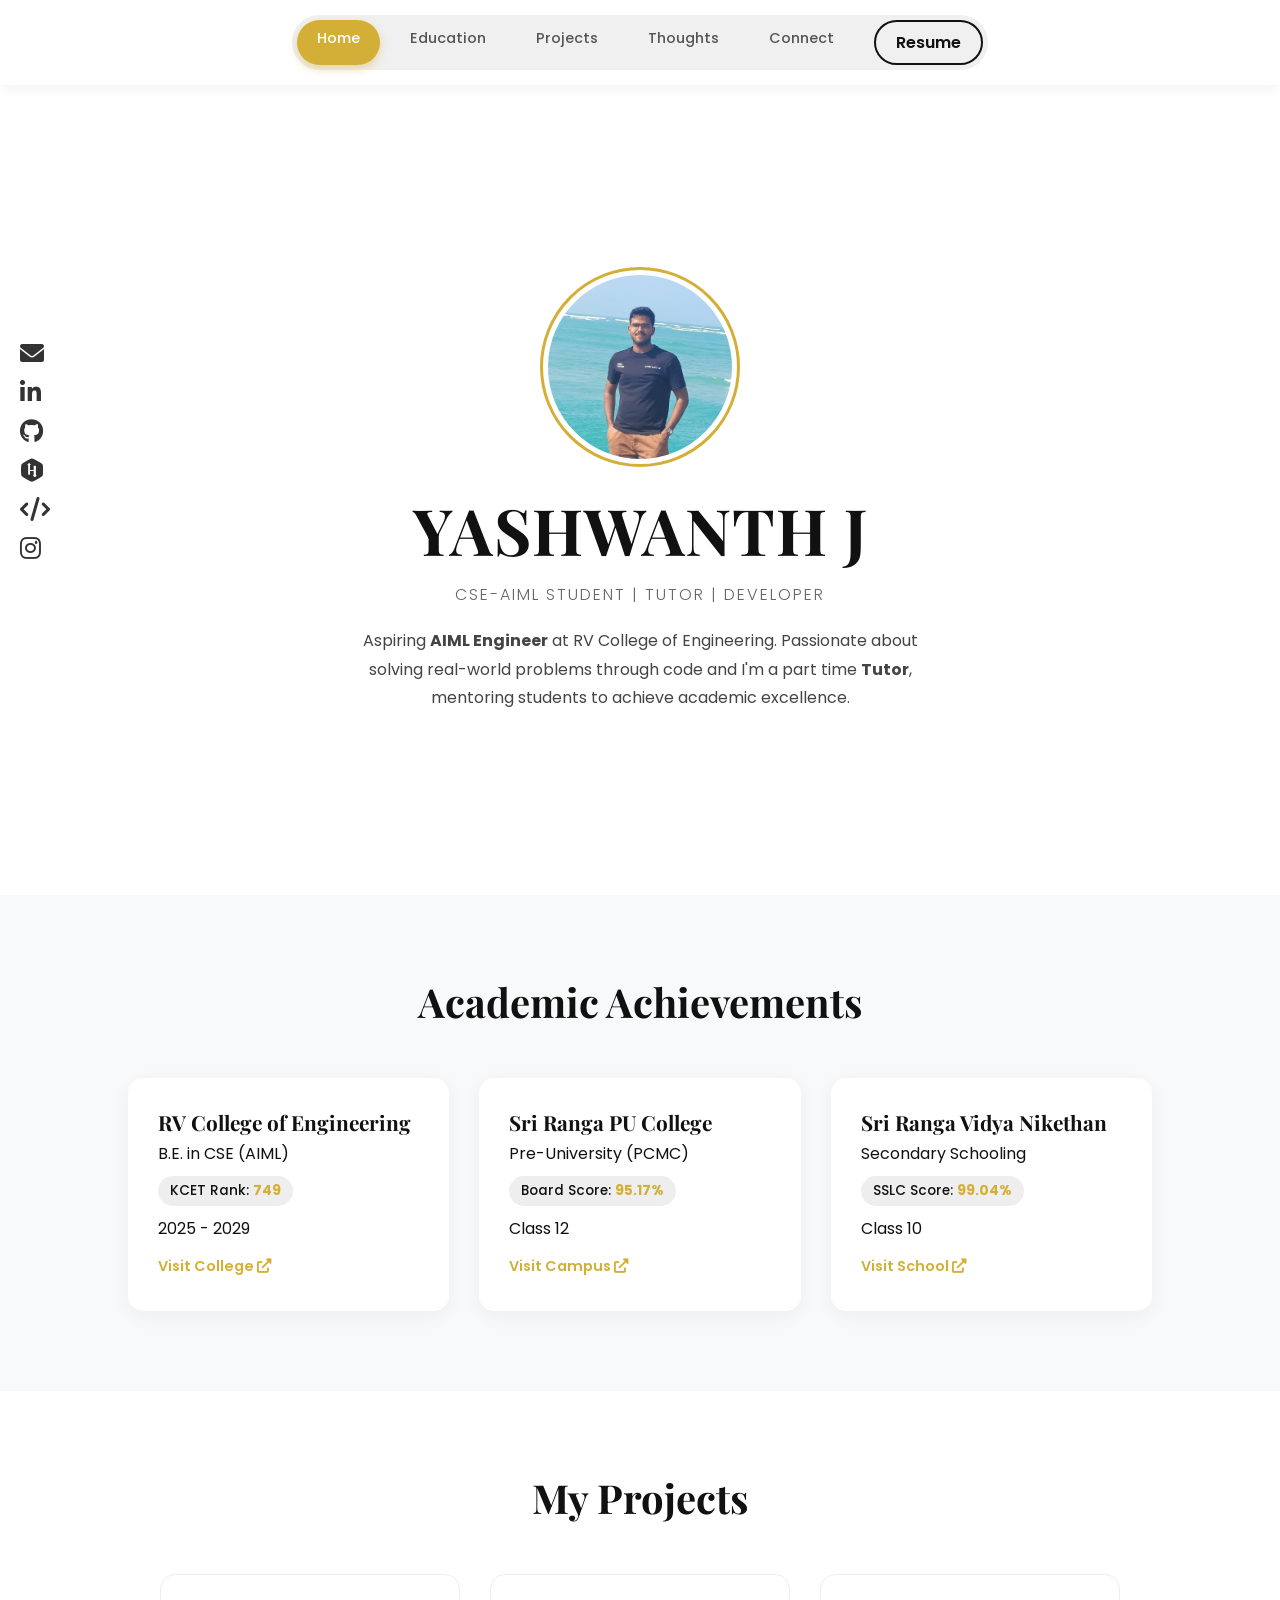
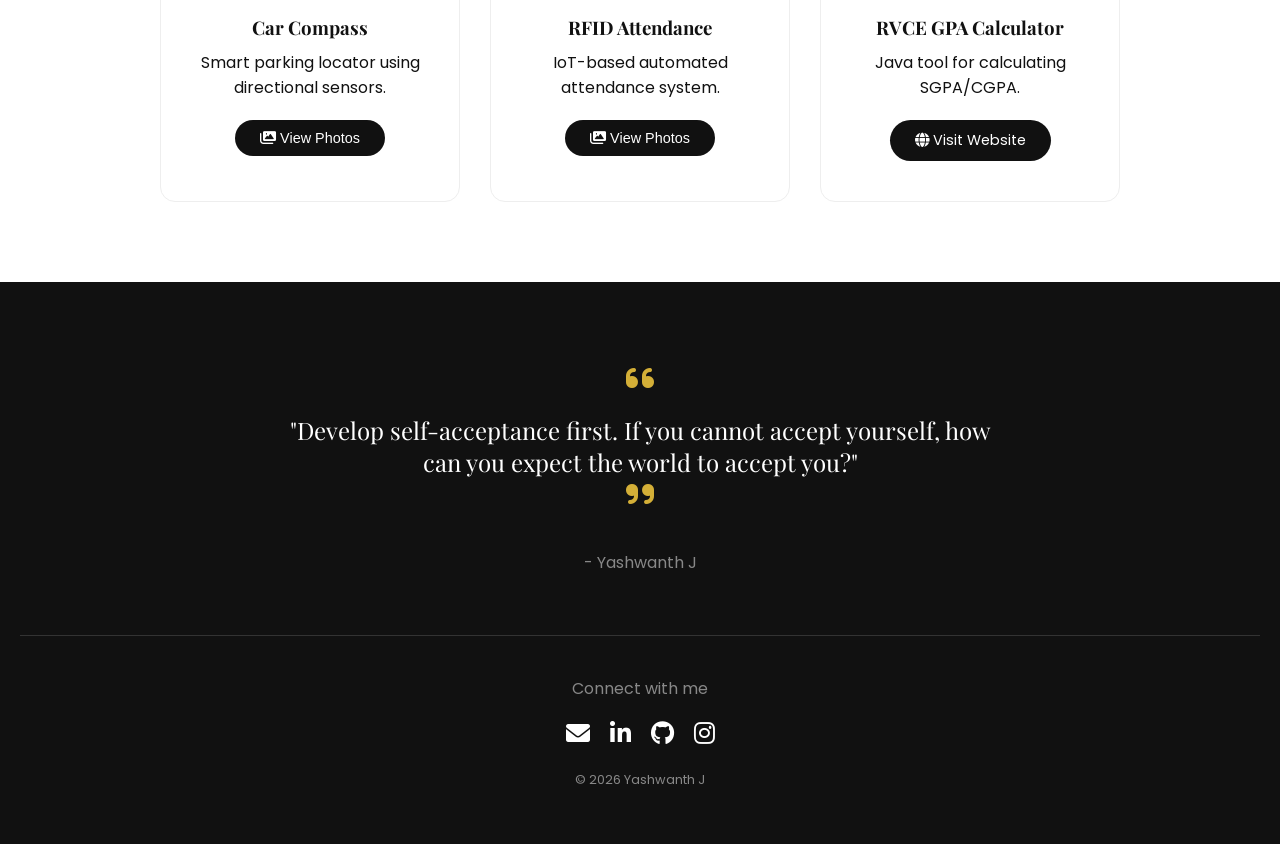
==== yashwanth_web/index.html @ e645716a "Add files via upload" ====
<!DOCTYPE html>
<html lang="en">
<head>
    <meta charset="UTF-8">
    <meta name="viewport" content="width=device-width, initial-scale=1.0">
    <title>Yashwanth J | Portfolio</title>
    <link rel="preconnect" href="https://fonts.googleapis.com">
    <link rel="preconnect" href="https://fonts.gstatic.com" crossorigin>
    <link href="https://fonts.googleapis.com/css2?family=Playfair+Display:wght@700;900&family=Poppins:wght@300;400;500;600&display=swap" rel="stylesheet">
    
    <link rel="stylesheet" href="style.css">
    <link rel="stylesheet" href="https://cdnjs.cloudflare.com/ajax/libs/font-awesome/6.0.0/css/all.min.css">
</head>
<body>

    <div class="social-sidebar">
       <a href="https://mail.google.com/mail/?view=cm&fs=1&to=yashwanthjrvce@gmail.com" target="_blank" class="social-item">
    <i class="fas fa-envelope"></i> <span class="platform-name">Gmail</span>
</a>
        <a href="https://www.linkedin.com/in/yashwanth-j-852555387/" target="_blank" class="social-item">
            <i class="fab fa-linkedin-in"></i> <span class="platform-name">LinkedIn</span>
        </a>
        <a href="https://github.com/YASHWANTH-J-HACKER" target="_blank" class="social-item">
            <i class="fab fa-github"></i> <span class="platform-name">GitHub</span>
        </a>
        <a href="https://www.hackerrank.com/profile/yashwanthj_ci25" target="_blank" class="social-item">
            <i class="fab fa-hackerrank"></i> <span class="platform-name">HackerRank</span>
        </a>
        <a href="https://leetcode.com/u/the_hacker_yashwanth/" target="_blank" class="social-item">
            <i class="fas fa-code"></i> <span class="platform-name">LeetCode</span>
        </a>
        <a href="https://www.instagram.com/i_am_yashwanth_j/" target="_blank" class="social-item">
            <i class="fab fa-instagram"></i> <span class="platform-name">Instagram</span>
        </a>
    </div>

    <nav class="top-nav">
        <div class="nav-links">
            <a href="#home" class="nav-btn active">Home</a>
            <a href="#education" class="nav-btn">Education</a>
            <a href="#projects" class="nav-btn">Projects</a>
            <a href="#quote" class="nav-btn">Thoughts</a>
            <a href="#connect" class="nav-btn">Connect</a>
            <a href="resume.pdf" target="_blank" class="nav-resume">Resume</a>
        </div>
    </nav>

    <section id="home" class="hero-section">
        <div class="profile-container">
            <img src="profile.jpg" alt="Yashwanth J" class="main-photo">
        </div>
        <h1 class="bulky-name">YASHWANTH J</h1>
        <p class="tagline">CSE-AIML Student | Tutor | Developer</p>
        <p class="bio-text">
            Aspiring <b>AIML Engineer</b> at RV College of Engineering. 
            Passionate about solving real-world problems through code and I'm a part time <strong>Tutor</strong>, mentoring students to achieve academic excellence.
        </p>
    </section>
    
    <section id="education">
        <h2 class="section-title">Academic Achievements</h2>
        <div class="edu-grid">
            <div class="edu-card">
                <h3>RV College of Engineering</h3>
                <p class="degree">B.E. in CSE (AIML)</p>
                <div class="score-badge">KCET Rank: <b>749</b></div>
                <p class="year">2025 - 2029</p>
                <a href="https://rvce.edu.in" target="_blank" class="visit-btn">Visit College <i class="fas fa-external-link-alt"></i></a>
            </div>

            <div class="edu-card">
                <h3>Sri Ranga PU College</h3>
                <p class="degree">Pre-University (PCMC)</p>
                <div class="score-badge">Board Score: <b>95.17%</b></div>
                <p class="year">Class 12</p>
                <a href="https://www.uniapply.com/school/sri-ranga-pu-college-tdasarahalli-bangalore/" target="_blank" class="visit-btn">Visit Campus <i class="fas fa-external-link-alt"></i></a>
            </div>

            <div class="edu-card">
                <h3>Sri Ranga Vidya Nikethan</h3>
                <p class="degree">Secondary Schooling</p>
                <div class="score-badge">SSLC Score: <b>99.04%</b></div>
                <p class="year">Class 10</p>
                <a href="https://srvngroup.com/" target="_blank" class="visit-btn">Visit School <i class="fas fa-external-link-alt"></i></a>
            </div>
        </div>
    </section>

    <section id="projects">
        <h2 class="section-title">My Projects</h2>
        <div class="projects-container">
            
            <div class="project-box">
                <h3>Car Compass</h3>
                <p>Smart parking locator using directional sensors.</p>
                <button class="btn-action" onclick="openModal('modal-compass')">
                    <i class="fas fa-images"></i> View Photos
                </button>
            </div>

            <div class="project-box">
                <h3>RFID Attendance</h3>
                <p>IoT-based automated attendance system.</p>
                <button class="btn-action" onclick="openModal('modal-rfid')">
                    <i class="fas fa-images"></i> View Photos
                </button>
            </div>

            <div class="project-box">
                <h3>RVCE GPA Calculator</h3>
                <p>Java tool for calculating SGPA/CGPA.</p>
                <a href="https://yashwanth-j-hacker.github.io/RVCE-Gpa-Calculator/" target="_blank" class="btn-action link-btn">
                    <i class="fas fa-globe"></i> Visit Website
                </a>
            </div>
        </div>
    </section>

    <section id="quote" class="quote-section">
        <div class="quote-box">
            <i class="fas fa-quote-left quote-icon"></i>
            <p>
                "Develop self-acceptance first. If you cannot accept yourself, 
                how can you expect the world to accept you?"
            </p>
            <i class="fas fa-quote-right quote-icon"></i>
            
            <span>- Yashwanth J</span>
        </div>

        <div class="footer-socials" id="connect">
            <p>Connect with me</p>
            <div class="footer-icons">
                <a href="mailto:yashwanthjrvce@gmail.com"><i class="fas fa-envelope"></i></a>
                <a href="https://www.linkedin.com/in/yashwanth-j-852555387/" target="_blank"><i class="fab fa-linkedin-in"></i></a>
                <a href="https://github.com/YASHWANTH-J-HACKER" target="_blank"><i class="fab fa-github"></i></a>
                <a href="https://www.instagram.com/i_am_yashwanth_j/" target="_blank"><i class="fab fa-instagram"></i></a>
            </div>
            <p class="copyright">&copy; 2026 Yashwanth J</p>
        </div>
    </section>

    <div id="modal-compass" class="modal">
        <div class="modal-content">
            <span class="close-btn" onclick="closeModal('modal-compass')">&times;</span>
            <h2>Car Compass Gallery</h2>
            <div class="gallery-grid">
                <img src="carcompass1.jpg" alt="Compass Circuit">
                <img src="carcompass2.jpg" alt="Compass Prototype">
            </div>
        </div>
    </div>

    <div id="modal-rfid" class="modal">
        <div class="modal-content">
            <span class="close-btn" onclick="closeModal('modal-rfid')">&times;</span>
            <h2>RFID Gallery</h2>
            <div class="gallery-grid">
                <img src="rfid1.jpg" alt="RFID Hardware">
                <img src="rfid2.jpg" alt="RFID Output">
            </div>
        </div>
    </div>

    <script src="script.js"></script>
</body>
</html>
---- yashwanth_web/style.css ----
/* --- GLOBAL --- */
:root {
    --bg-color: #ffffff;
    --text-color: #111;
    --gold: #d4af37; /* The "Necessary Color" */
    --gold-light: #f4e8c1;
    --gray-bg: #f8f9fa;
    --font-head: 'Playfair Display', serif;
    --font-body: 'Poppins', sans-serif;
}

* { margin: 0; padding: 0; box-sizing: border-box; }
html { scroll-behavior: smooth; }

body {
    font-family: var(--font-body);
    background: var(--bg-color);
    color: var(--text-color);
}

/* --- FANCY TOP NAVIGATION --- */
.top-nav {
    position: sticky;
    top: 0;
    background: rgba(255, 255, 255, 0.95);
    padding: 15px 0;
    box-shadow: 0 4px 15px rgba(0,0,0,0.05);
    z-index: 1000;
    display: flex;
    justify-content: center;
}

.nav-links {
    display: flex;
    gap: 10px;
    background: #f0f0f0;
    padding: 5px;
    border-radius: 30px; /* Pill shape container */
}

.nav-btn {
    text-decoration: none;
    color: #555;
    padding: 8px 20px;
    border-radius: 25px;
    font-weight: 500;
    transition: 0.4s ease;
    font-size: 0.9rem;
}

/* Fancy Hover & Active States */
.nav-btn:hover {
    color: var(--gold);
    background: white;
}

.nav-btn.active {
    background: var(--gold); /* Colored when pressed/active */
    color: white;
    box-shadow: 0 4px 10px rgba(212, 175, 55, 0.4);
}

.nav-resume {
    text-decoration: none;
    color: var(--text-color);
    padding: 8px 20px;
    border: 2px solid var(--text-color);
    border-radius: 25px;
    font-weight: 600;
    margin-left: 10px;
    transition: 0.3s;
}
.nav-resume:hover { background: var(--text-color); color: white; }

/* --- SIDEBAR WITH TOOLTIPS --- */
.social-sidebar {
    position: fixed;
    left: 20px;
    top: 50%;
    transform: translateY(-50%);
    display: flex;
    flex-direction: column;
    gap: 15px;
    z-index: 900;
}

.social-item {
    display: flex;
    align-items: center;
    text-decoration: none;
    color: #333;
    font-size: 1.5rem;
    transition: 0.3s;
    position: relative;
}

.social-item i { transition: 0.3s; }
.social-item:hover i { color: var(--gold); transform: scale(1.2); }

/* The Tooltip (Hidden by default) */
.platform-name {
    position: absolute;
    left: 40px;
    background: #333;
    color: #fff;
    padding: 5px 10px;
    border-radius: 5px;
    font-size: 0.8rem;
    font-family: var(--font-body);
    opacity: 0;
    pointer-events: none;
    transform: translateX(-10px);
    transition: 0.3s ease;
    white-space: nowrap;
}

/* Show tooltip on hover */
.social-item:hover .platform-name {
    opacity: 1;
    transform: translateX(0);
}

/* --- HERO --- */
.hero-section {
    min-height: 90vh;
    display: flex; flex-direction: column; align-items: center; justify-content: center;
    text-align: center; padding: 20px;
}
.profile-container {
    width: 200px; height: 200px; margin-bottom: 20px;
    border-radius: 50%; padding: 5px; border: 3px solid var(--gold);
}
.main-photo { width: 100%; height: 100%; border-radius: 50%; object-fit: cover; }
.bulky-name { font-family: var(--font-head); font-size: 4rem; margin-bottom: 10px; letter-spacing: 1px; }
.tagline { color: #666; margin-bottom: 20px; font-weight: 300; letter-spacing: 2px; text-transform: uppercase; }
.bio-text { max-width: 600px; color: #444; line-height: 1.8; }

/* --- EDUCATION --- */
#education { background: var(--gray-bg); padding: 80px 10%; text-align: center; }
.section-title { font-family: var(--font-head); font-size: 2.5rem; margin-bottom: 50px; }

.edu-grid { display: grid; grid-template-columns: repeat(auto-fit, minmax(300px, 1fr)); gap: 30px; }

.edu-card {
    background: white; padding: 30px; border-radius: 15px;
    box-shadow: 0 5px 20px rgba(0,0,0,0.05); text-align: left;
    transition: 0.3s; border-bottom: 3px solid transparent;
}
.edu-card:hover { transform: translateY(-5px); border-bottom-color: var(--gold); }
.edu-card h3 { font-size: 1.3rem; margin-bottom: 5px; font-family: var(--font-head); }
.score-badge { display: inline-block; background: #eee; padding: 5px 12px; border-radius: 20px; font-size: 0.85rem; margin: 10px 0; font-weight: 500; }
.score-badge b { color: var(--gold); }

/* Visit Button in Education */
.visit-btn {
    display: inline-block; margin-top: 15px; text-decoration: none;
    color: var(--gold); font-weight: 600; font-size: 0.9rem; transition: 0.3s;
}
.visit-btn:hover { color: #333; transform: translateX(5px); }

/* --- PROJECTS --- */
#projects { padding: 80px 10%; text-align: center; }
.projects-container { display: flex; flex-wrap: wrap; justify-content: center; gap: 30px; }

.project-box {
    width: 300px; padding: 40px 20px; background: white;
    border: 1px solid #eee; border-radius: 15px; transition: 0.3s;
}
.project-box:hover { border-color: var(--gold); box-shadow: 0 10px 30px rgba(0,0,0,0.1); }
.project-box h3 { font-family: var(--font-head); margin-bottom: 10px; }

.btn-action {
    margin-top: 20px; padding: 10px 25px; background: #111; color: white;
    border: none; border-radius: 50px; cursor: pointer; text-decoration: none;
    display: inline-block; font-size: 0.9rem; transition: 0.3s;
}
.btn-action:hover { background: var(--gold); color: white; transform: translateY(-2px); }

/* --- FOOTER & THOUGHTS --- */
.quote-section { background: #111; color: white; padding: 80px 20px 40px; text-align: center; }
.quote-box { max-width: 700px; margin: 0 auto 60px; font-family: var(--font-head); font-size: 1.5rem; }
.quote-icon { color: var(--gold); font-size: 2rem; display: block; margin-bottom: 20px; }
.quote-box span { display: block; margin-top: 20px; font-size: 1rem; color: #888; font-family: var(--font-body); }

/* Footer Socials */
.footer-socials { border-top: 1px solid #333; padding-top: 40px; }
.footer-socials p { color: #888; margin-bottom: 15px; }
.footer-icons { display: flex; justify-content: center; gap: 20px; margin-bottom: 20px; }
.footer-icons a { color: white; font-size: 1.5rem; transition: 0.3s; }
.footer-icons a:hover { color: var(--gold); }
.copyright { font-size: 0.8rem; color: #555; }

/* --- MODAL --- */
.modal { display: none; position: fixed; z-index: 2000; left: 0; top: 0; width: 100%; height: 100%; background: rgba(0,0,0,0.9); }
.modal-content { background: white; margin: 10% auto; padding: 20px; width: 80%; max-width: 800px; border-radius: 10px; position: relative; text-align: center; }
.close-btn { position: absolute; right: 20px; top: 10px; font-size: 30px; cursor: pointer; color: #aaa; }
.close-btn:hover { color: #000; }
.gallery-grid { display: grid; grid-template-columns: 1fr 1fr; gap: 15px; margin-top: 20px; }
.gallery-grid img { width: 100%; border-radius: 5px; }

/* Mobile */
@media (max-width: 768px) {
    .social-sidebar { display: none; } /* Hide side social on mobile */
    .bulky-name { font-size: 2.5rem; }
    .nav-links { gap: 5px; font-size: 0.8rem; }
    .nav-btn { padding: 6px 12px; }
}
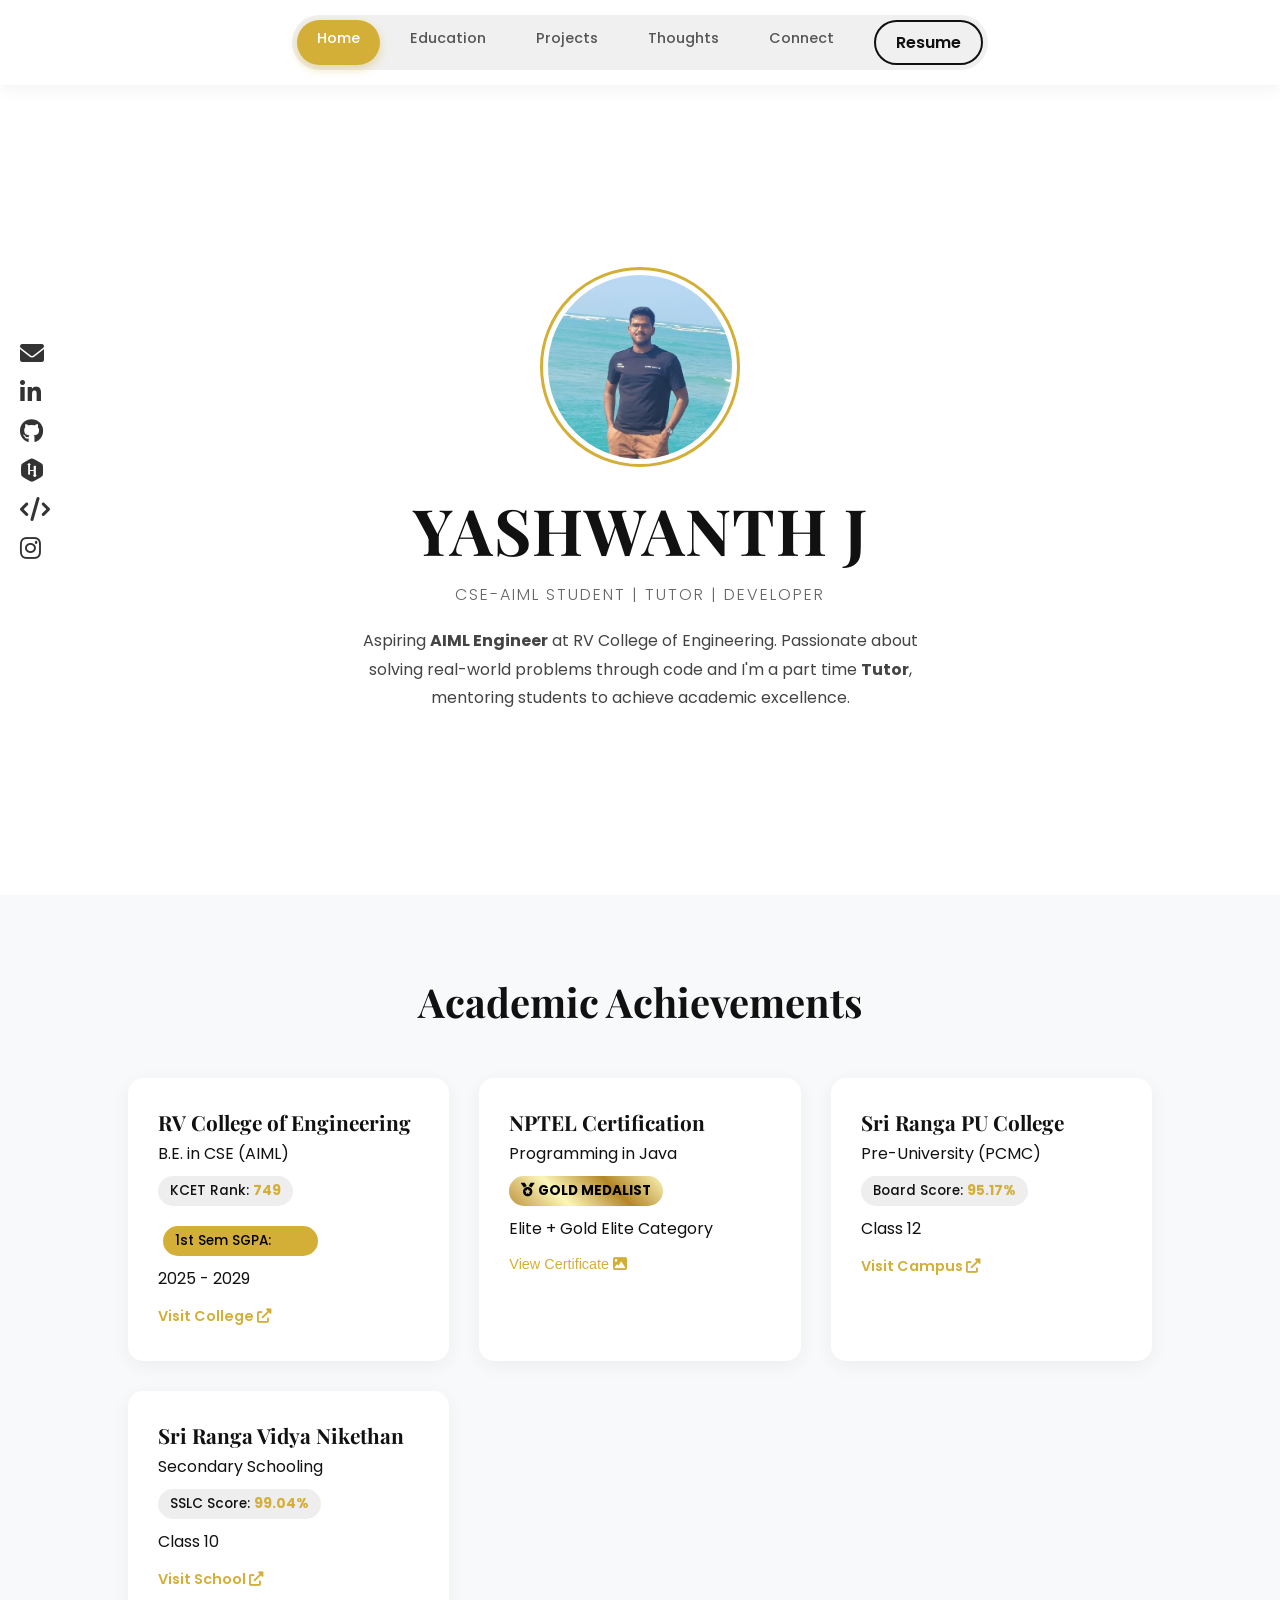
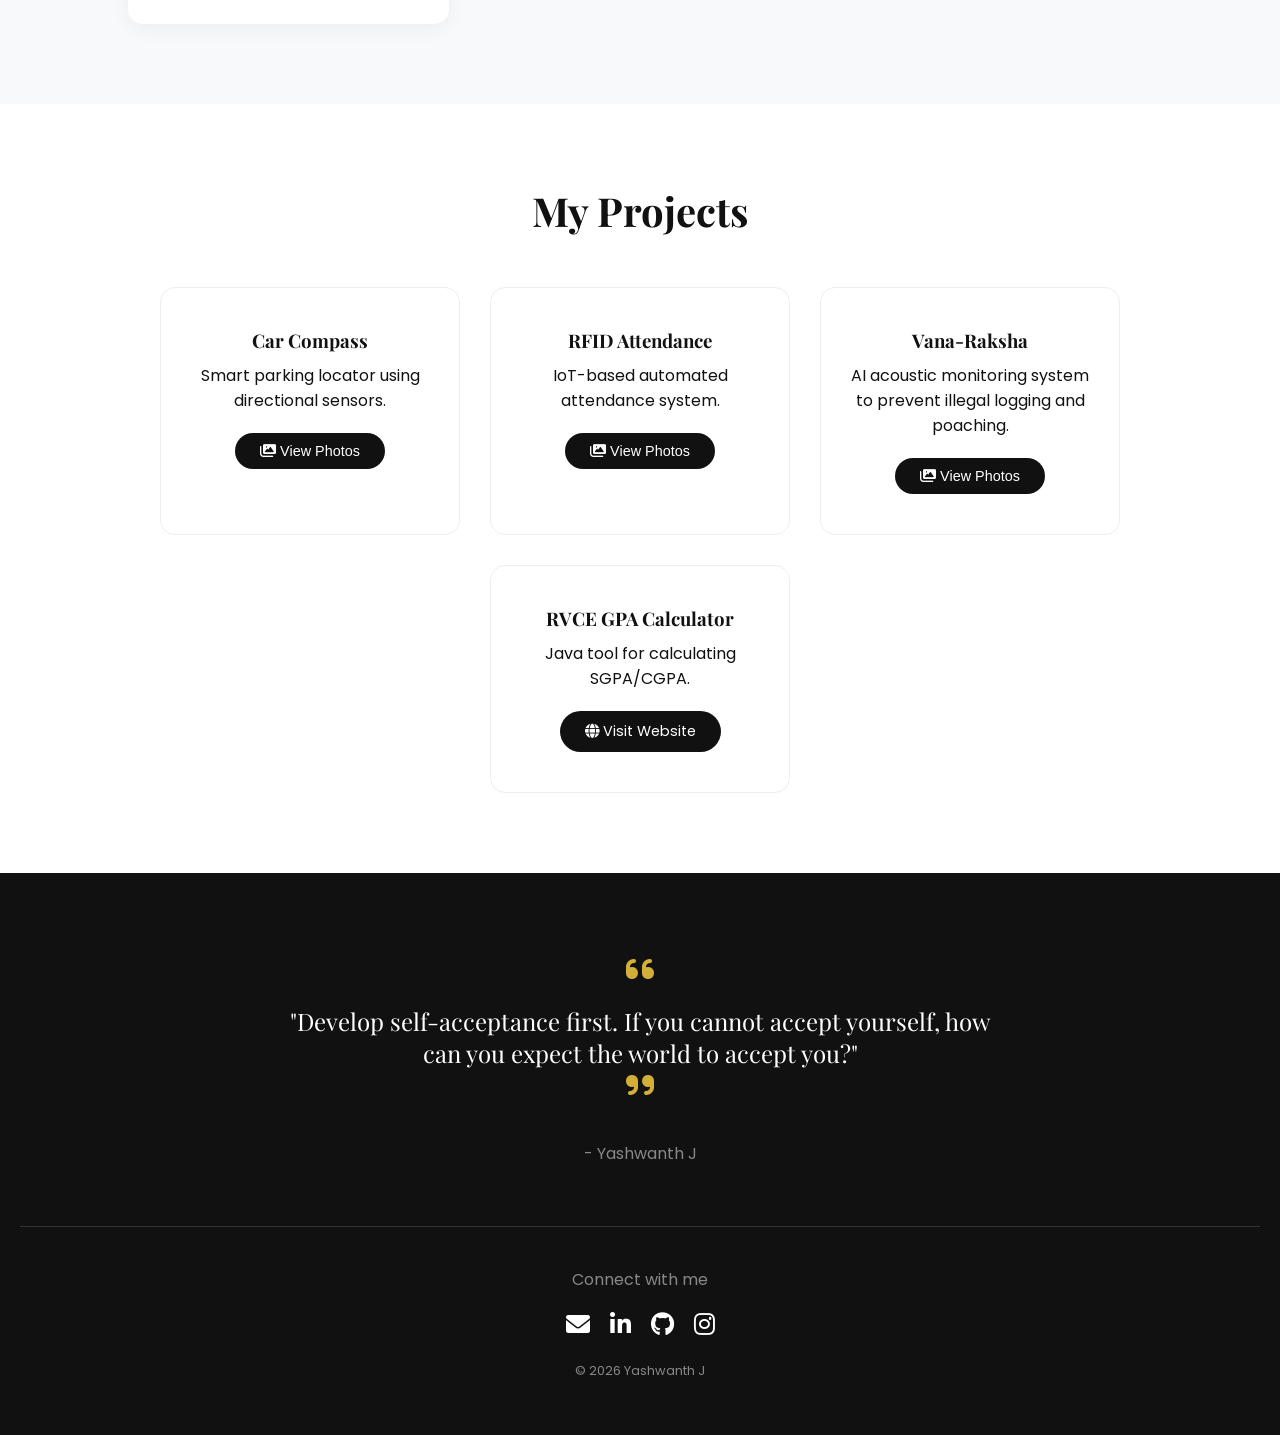
==== commit ca90f545: "Update index.html" ====
--- a/yashwanth_web/index.html
+++ b/yashwanth_web/index.html
@@ -64,8 +64,21 @@
                 <h3>RV College of Engineering</h3>
                 <p class="degree">B.E. in CSE (AIML)</p>
                 <div class="score-badge">KCET Rank: <b>749</b></div>
+                <div class="score-badge" style="background: var(--gold); color: #000; margin-left: 5px;">1st Sem SGPA: <b>8.85</b></div>
                 <p class="year">2025 - 2029</p>
                 <a href="https://rvce.edu.in" target="_blank" class="visit-btn">Visit College <i class="fas fa-external-link-alt"></i></a>
+            </div>
+
+            <div class="edu-card" style="border-left-color: #ffd700;">
+                <h3>NPTEL Certification</h3>
+                <p class="degree">Programming in Java</p>
+                <div class="score-badge" style="background: linear-gradient(45deg, #bf953f, #fcf6ba, #b38728, #fbf5b7); color: #000; font-weight: bold;">
+                    <i class="fas fa-medal"></i> GOLD MEDALIST
+                </div>
+                <p class="year">Elite + Gold Elite Category</p>
+                <button class="visit-btn" onclick="openModal('modal-nptel')" style="background: none; border: none; cursor: pointer; padding: 0; font-weight: 500;">
+                    View Certificate <i class="fas fa-image"></i>
+                </button>
             </div>
 
             <div class="edu-card">
@@ -102,6 +115,14 @@
                 <h3>RFID Attendance</h3>
                 <p>IoT-based automated attendance system.</p>
                 <button class="btn-action" onclick="openModal('modal-rfid')">
+                    <i class="fas fa-images"></i> View Photos
+                </button>
+            </div>
+
+            <div class="project-box">
+                <h3>Vana-Raksha</h3>
+                <p>AI acoustic monitoring system to prevent illegal logging and poaching.</p>
+                <button class="btn-action" onclick="openModal('modal-vanraksha')">
                     <i class="fas fa-images"></i> View Photos
                 </button>
             </div>
@@ -133,7 +154,7 @@
             <div class="footer-icons">
                 <a href="mailto:yashwanthjrvce@gmail.com"><i class="fas fa-envelope"></i></a>
                 <a href="https://www.linkedin.com/in/yashwanth-j-852555387/" target="_blank"><i class="fab fa-linkedin-in"></i></a>
-                <a href="https://github.com/YASHWANTH-J-HACKER" target="_blank"><i class="fab fa-github"></i></a>
+                <a href="https://github.com/YUSHWANTH-J-HACKER" target="_blank"><i class="fab fa-github"></i></a>
                 <a href="https://www.instagram.com/i_am_yashwanth_j/" target="_blank"><i class="fab fa-instagram"></i></a>
             </div>
             <p class="copyright">&copy; 2026 Yashwanth J</p>
@@ -162,6 +183,28 @@
         </div>
     </div>
 
+    <div id="modal-vanraksha" class="modal">
+        <div class="modal-content">
+            <span class="close-btn" onclick="closeModal('modal-vanraksha')">&times;</span>
+            <h2>Vana-Raksha Project Gallery</h2>
+            <div class="gallery-grid" style="grid-template-columns: repeat(auto-fit, minmax(200px, 1fr));">
+                <img src="vanraksha1.png" alt="Acoustic Data Analytics & Performance Curves">
+                <img src="vanraksha2.png" alt="Edge-AI Machine Learning Matrix Validation">
+                <img src="vanraksha3.png" alt="Acoustic AI Threat Classification Verdict">
+            </div>
+        </div>
+    </div>
+
+    <div id="modal-nptel" class="modal">
+        <div class="modal-content">
+            <span class="close-btn" onclick="closeModal('modal-nptel')">&times;</span>
+            <h2>NPTEL Java Gold Medal Certificate</h2>
+            <div class="gallery-grid">
+                <img src="nptel.jpeg" alt="NPTEL Programming in Java Gold Medal Certificate" style="max-height: 500px; object-fit: contain;">
+            </div>
+        </div>
+    </div>
+
     <script src="script.js"></script>
 </body>
-</html>+</html>
